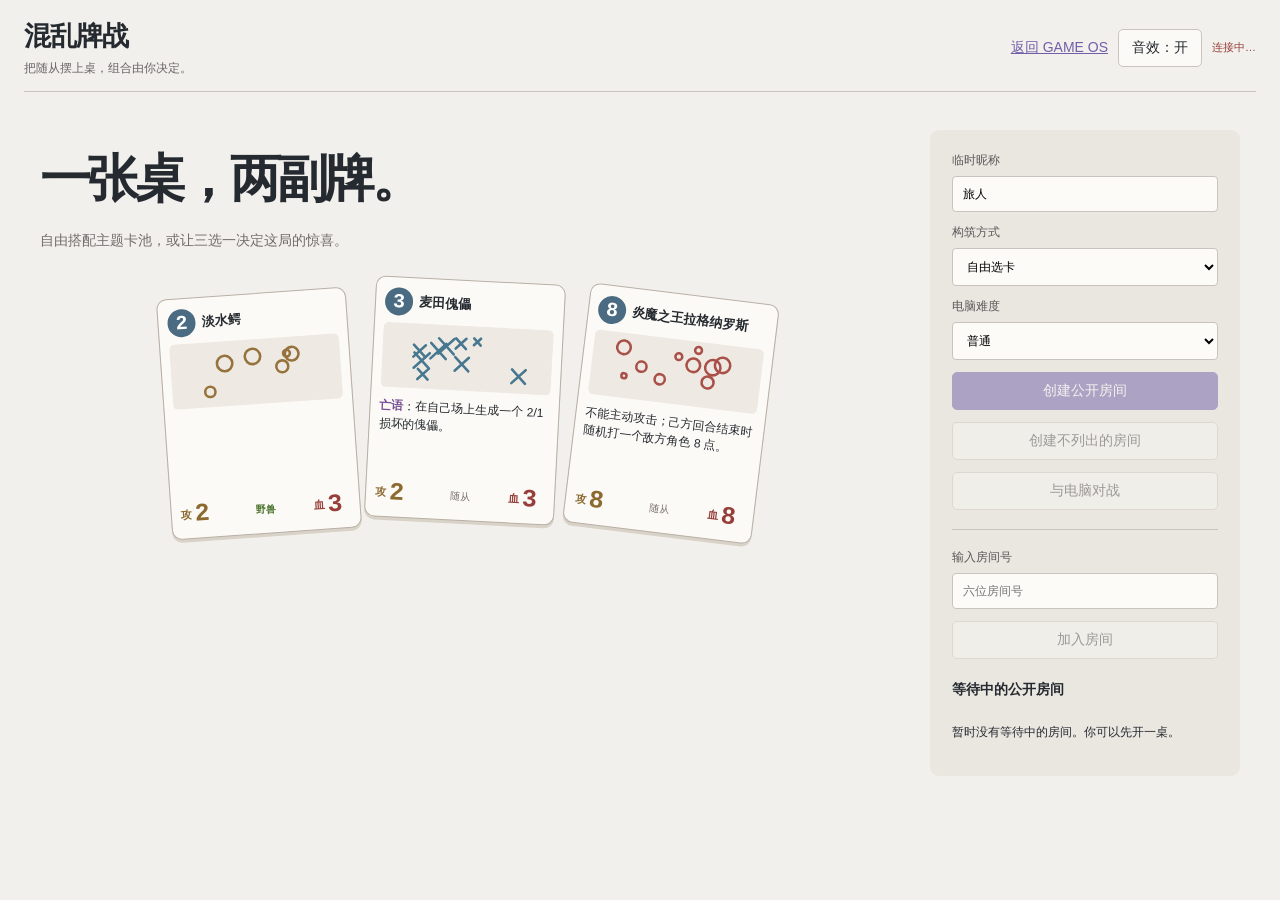
==== chaos-cards.html @ 33f741d0 "feat: add Chaos Cards to GAME OS with themed deck building" ====
<!doctype html>
<html lang="zh-CN"><head><meta charset="utf-8"><meta name="viewport" content="width=device-width,initial-scale=1,viewport-fit=cover"><title>混乱牌战 · Tianying的巢</title><link rel="icon" href="favicon.ico"><link rel="stylesheet" href="assets/css/tokens.css?v=6"><link rel="stylesheet" href="assets/css/chaos-cards.css?v=2"></head>
<body><main id="chaosApp" class="cc-shell"><p>正在整理卡牌…</p></main><div id="toast" role="status" aria-live="polite"></div><div id="dialogRoot"></div><script type="module" src="assets/js/game/chaos-cards/app.mjs?v=2"></script></body></html>
---- assets/css/tokens.css ----
/* 全站共用的颜色、字体、间距与动效基础。 */

:root {
  /* --- 基底：骨白与墨 ------------------------------------------------- */
  --tk-bone: #f6f5f3;          /* 画面底色 */
  --tk-bone-warm: #efece6;     /* 次级底色（卡面、凹陷） */
  --tk-file: #ffffff;          /* 档案 / 卡片面 */
  --tk-ink: #14161a;           /* 正文与轮廓 */

  /* --- 灰阶 ----------------------------------------------------------- */
  --tk-muted: rgba(20, 22, 26, 0.46);
  --tk-faint: rgba(20, 22, 26, 0.26);
  --tk-line: rgba(20, 22, 26, 0.16);
  --tk-hair: rgba(20, 22, 26, 0.08);

  /* --- 功能与模块颜色 ------------------------------------------------- */
  --tk-accent: #b4794a;        /* 褐 · 我方、可交互、当前选中 */
  --tk-program: #7060a8;       /* 紫 · 游戏程序与模块状态 */
  --tk-program-soft: rgba(112, 96, 168, 0.14);
  --tk-steel: #4a6b82;         /* 钢蓝 · 敌方、冷调工业 */
  --tk-gold: #9a7b3f;          /* 暗金 · 强化、升级、胜利 */
  --tk-alert: #9c4a3f;         /* 暗红 · 危险 */
  --tk-gain: #5f7a4f;          /* 鼠尾草绿 · 增益与在线状态 */

  /* 淡色底 */
  --tk-accent-soft: rgba(180, 121, 74, 0.14);
  --tk-steel-soft: rgba(74, 107, 130, 0.14);
  --tk-gold-soft: rgba(154, 123, 63, 0.16);
  --tk-alert-soft: rgba(156, 74, 63, 0.14);
  --tk-gain-soft: rgba(95, 122, 79, 0.14);

  /* --- 字体 ----------------------------------------------------------- */
  --tk-sans: -apple-system, BlinkMacSystemFont, "Segoe UI", "PingFang SC", "Microsoft YaHei", "Helvetica Neue", Arial, sans-serif;
  --tk-mono: ui-monospace, "SF Mono", "Cascadia Mono", Consolas, "Liberation Mono", monospace;

  /* --- 字阶 ----------------------------------------------------------- */
  --tk-display: clamp(20px, 2.5vw, 34px);  /* 左上角巨号标题 */
  --tk-title: clamp(16px, 1.5vw, 20px);    /* 区块标题 */
  --tk-body: 13px;                          /* 正文 */
  --tk-label: 11px;                         /* 等宽小标签（仪器感来源） */
  --tk-micro: 10.5px;                       /* 编号、极小注记 */

  --tk-track-label: 0.14em;
  --tk-track-display: 0.02em;

  /* --- 间距梯 --------------------------------------------------------- */
  --tk-gap-1: 4px;
  --tk-gap-2: 8px;
  --tk-gap-3: 14px;
  --tk-gap-4: 22px;
  --tk-gap-5: 34px;
  --tk-edge: clamp(18px, 3.2vw, 52px);     /* 页面四边留白 */
  --tk-top: clamp(88px, 12vh, 122px);      /* 顶部 HUD 起始高度 */

  /* --- 形状 ----------------------------------------------------------- */
  --tk-radius: 3px;            /* 克制的圆角：几乎是直角 */
  --tk-radius-lg: 6px;
  --tk-border: 1px;

  /* --- 动效 ----------------------------------------------------------- */
  --tk-ease: cubic-bezier(0.32, 0.02, 0.2, 1);      /* 位移、变换 */
  --tk-ease-soft: cubic-bezier(0.3, 0, 0.2, 1);     /* 淡入淡出 */
  --tk-dur-fast: 0.18s;
  --tk-dur: 0.4s;
  --tk-dur-slow: 0.6s;
}

/* 游戏页靠近项目页 3D 场景的暖白观感，避免大面积纯白。 */
body.minesweeper-page,
body.tower-page {
  --tk-bone: #e9e4e1;
  --tk-file: #f5f2ed;
  --tk-paper: #f7f4ee;
}
---- assets/css/chaos-cards.css ----
:root{color-scheme:light;--cc-paper:#f2f0ec;--cc-card:#fcfaf6;--cc-ink:#252a30;--cc-purple:#7060a8;--cc-line:#c9c4bd;--cc-blue:#4a6b82;--cc-red:#963f3a;--cc-gold:#8b692f;--cc-green:#47734e}
*{box-sizing:border-box}html,body{margin:0;min-height:100%;background:var(--cc-paper);color:var(--cc-ink);font-family:var(--tk-sans)}body{font-size:14px}button,input,select{font:inherit}button,a,input,select{touch-action:manipulation}button{cursor:pointer}button:disabled{cursor:default}button:focus-visible,input:focus-visible,select:focus-visible{outline:3px solid var(--cc-purple);outline-offset:2px}button,a{ -webkit-tap-highlight-color:transparent}a{color:var(--cc-purple)}
.cc-shell{max-width:1600px;padding:18px 24px 24px;margin:auto}.cc-top{display:flex;align-items:center;justify-content:space-between;gap:15px;border-bottom:1px solid var(--cc-line);padding-bottom:14px;margin-bottom:16px}.cc-top h1{margin:0 0 5px;font-size:27px;letter-spacing:-.04em}.cc-top span{color:#696366;font-size:12px}.cc-top-actions{display:flex;align-items:center;gap:10px;flex-wrap:wrap}.cc-top .cc-online{color:var(--cc-red);font-size:11px}.cc-top .connected{color:var(--cc-green)}.cc-button{border:1px solid var(--cc-line);background:#fbfaf7;color:var(--cc-ink);border-radius:5px;padding:9px 13px;min-height:38px;white-space:nowrap}.cc-button:hover:not(:disabled){border-color:var(--cc-purple);background:#eee9f6}.cc-button:disabled{opacity:.4}.cc-primary{background:var(--cc-purple);border-color:var(--cc-purple);color:white}.cc-primary:hover:not(:disabled){background:#60508f;color:white}.cc-button.is-current{border-color:var(--cc-purple);background:#e7e1f1;color:#4f3e7b}.cc-portrait{display:none}
.cc-lobby{display:grid;grid-template-columns:minmax(0,1fr) 310px;gap:40px;max-width:1200px;margin:38px auto}.cc-intro h2{font-size:clamp(28px,4vw,58px);font-weight:650;letter-spacing:-.07em;margin:15px 0}.cc-intro>p{color:#726b6b;line-height:1.7}.cc-sample{display:flex;align-items:center;gap:16px;margin:40px 0;justify-content:center}.cc-sample .cc-card{width:190px;transform:rotate(-4deg)}.cc-sample .cc-card:nth-child(2){transform:translateY(-13px) rotate(3deg)}.cc-sample .cc-card:nth-child(3){transform:rotate(7deg)}.cc-lobby-form{display:flex;flex-direction:column;gap:12px;background:#eae6e0;border-radius:9px;padding:22px}.cc-lobby-form label{display:grid;gap:7px;font-size:12px;color:#5c5759}.cc-lobby-form input,.cc-lobby-form select{width:100%;padding:10px;border:1px solid #c9c3bd;background:#fcfbf8;border-radius:4px;min-width:0}.cc-lobby-form hr{width:100%;border:0;border-top:1px solid var(--cc-line)}.cc-lobby-form h3{font-size:14px;margin:10px 0 0}.cc-room-list{display:grid;gap:5px}.cc-room-list p{font-size:12px;line-height:1.6}.cc-room-list .cc-button{white-space:normal;text-align:left}
.cc-room-bar{display:flex;align-items:center;gap:16px;flex-wrap:wrap;background:#e6e1eb;padding:10px 14px;border-radius:5px;margin-bottom:14px;font-size:12px}.cc-room-bar strong{font-family:var(--tk-mono);font-size:15px}.cc-seat{color:#6d6674}.cc-seat.is-you{color:var(--cc-purple);font-weight:700}.cc-build{display:grid;grid-template-columns:minmax(0,1fr) 260px;gap:20px;align-items:start}.cc-pool{min-width:0}.cc-themes{display:flex;gap:6px;flex-wrap:wrap;margin-bottom:12px}.cc-themes .cc-button{font-size:12px;padding:7px 10px}.cc-filters{display:flex;gap:8px;flex-wrap:wrap;border-bottom:1px solid var(--cc-line);padding-bottom:12px}.cc-filters input,.cc-filters select{padding:8px;border:1px solid var(--cc-line);border-radius:4px;background:#fbfaf7;min-width:0}.cc-filters input{flex:1;min-width:160px}.cc-catalog-count{font-size:12px;color:#716b6f}.cc-catalog-grid{display:grid;grid-template-columns:repeat(auto-fill,minmax(155px,1fr));gap:12px}.cc-card{position:relative;background:var(--cc-card);border:1px solid #b8b0a6;border-radius:10px;padding:9px;min-width:0;box-shadow:0 3px 0 #d9d2c8;display:flex;flex-direction:column;overflow:hidden}.cc-card header{display:flex;align-items:center;gap:6px;min-height:30px}.cc-cost{flex-shrink:0;background:var(--cc-blue);color:#fff;display:grid;place-items:center;width:28px;height:28px;border-radius:50%;font:700 20px var(--tk-mono)}.cc-card-name{border:0;background:none;color:var(--cc-ink);font-weight:700;font-size:13px;line-height:1.35;padding:0;text-align:left;flex:1;min-height:30px;overflow-wrap:anywhere}.cc-art{width:100%;height:65px;margin:6px 0;background:#eeeae3;border-radius:5px}.cc-card-text{font-size:12px;line-height:1.5;margin:3px 0 10px;min-height:72px;flex:1}.cc-stats{display:flex;align-items:center;justify-content:space-between;gap:6px;margin-top:auto}.cc-stats b{display:flex;align-items:center;gap:3px;font:800 25px var(--tk-mono);min-width:37px}.cc-stats small{font:11px var(--tk-sans);font-weight:600}.cc-attack{color:var(--cc-gold)}.cc-health{color:var(--cc-red)}.cc-tribe{font-size:10px;color:#77706d}.cc-card-action{margin-top:7px;width:100%;padding:6px 2px;font-size:12px;min-height:34px}.cc-count{position:absolute;top:45px;right:10px;font:700 11px var(--tk-mono);background:#fff9;padding:3px;border-radius:3px}.cc-card.is-full .cc-art{opacity:.35}.cc-card.is-full{background:#e7e4de}.cc-card.is-selected{outline:3px solid var(--cc-purple);outline-offset:1px}.cc-card.is-ready{border-color:var(--cc-green)}.cc-keywords{font-size:10px;color:var(--cc-purple);min-height:12px;margin-top:3px;line-height:1.2}.cc-deck{position:sticky;top:12px;background:#e8e3dc;border-radius:8px;padding:15px;max-height:calc(100svh - 32px);display:flex;flex-direction:column}.cc-deck h3{display:flex;justify-content:space-between;font-size:15px;margin:0 0 10px}.cc-deck h3 b{color:var(--cc-purple)}.cc-curve{height:65px;display:flex;align-items:end;justify-content:space-around;gap:6px;margin-bottom:10px}.cc-curve span{display:flex;flex-direction:column;align-items:center;gap:5px;font:10px var(--tk-mono)}.cc-curve i{background:#a99bbd;width:17px;max-height:47px;border-radius:2px}.cc-deck-list{overflow:auto;min-height:0}.cc-deck-list>div{display:flex;align-items:center;gap:5px;border-top:1px solid #d1c9bf;padding:4px 0}.cc-deck-list>div>button:first-child{flex:1;text-align:left;border:0;background:none;padding:7px 0;font-size:12px;color:var(--cc-ink)}.cc-deck-list b{font:12px var(--tk-mono)}.cc-deck-list .cc-button{padding:3px 8px;min-height:30px}.cc-deck-controls{display:flex;gap:6px;flex-wrap:wrap;padding-top:12px}.cc-deck-controls p{width:100%;margin:5px 0;font-size:12px}.cc-offers{display:flex;gap:18px;flex-wrap:wrap;justify-content:center;margin:24px 0}.cc-offers .cc-card{width:180px}.cc-drafting h2,.cc-mulligan h2{font-size:24px}.cc-wait,.cc-result{text-align:center;max-width:650px;margin:80px auto}.cc-wait .cc-button,.cc-result .cc-button{margin:5px}.cc-wait strong{font:24px var(--tk-mono);color:var(--cc-purple)}.cc-reset{margin-top:20px}.cc-complete{padding:20px;background:#e1e7db;border-radius:5px}.cc-mulligan{text-align:center}.cc-mulligan .cc-offers{gap:10px}.cc-mulligan .cc-card{width:155px}
.cc-battle{max-width:1200px;margin:auto}.cc-hero{border:1px solid var(--cc-line);background:#e8e5df;border-radius:7px;padding:8px 13px;display:flex;gap:15px;align-items:center;margin:3px auto;width:max-content;max-width:100%;color:var(--cc-ink);opacity:1!important}.cc-hero strong{font-size:13px}.cc-hero b{font:700 22px var(--tk-mono);color:var(--cc-red)}.cc-hero span{font-size:11px;color:#6a6469}.cc-hero.is-active{border-color:var(--cc-purple)}.cc-board-row{display:flex;justify-content:center;gap:8px;min-height:150px;padding:8px;background:#e9e4dd;border:1px solid #d8d0c6;border-radius:9px;overflow:visible}.cc-enemy-board{background:#e2e6e7}.cc-unit{width:calc((100% - 48px)/7);max-width:133px;min-width:0}.cc-small{padding:6px;border-radius:7px}.cc-small .cc-cost{width:21px;height:21px;font-size:14px}.cc-small header{gap:4px;min-height:25px}.cc-small .cc-card-name{font-size:11px;min-height:25px}.cc-small .cc-art{height:27px;margin:3px 0}.cc-small .cc-card-text{font-size:10px;line-height:1.35;min-height:0;margin:2px 0 5px;display:none}.cc-small .cc-stats b{font-size:22px;min-width:25px}.cc-small .cc-tribe{font-size:9px}.cc-small .cc-card-action{font-size:11px;padding:4px 0;min-height:30px}.cc-unit.is-target .cc-card,.cc-hero.is-target{outline:3px solid var(--cc-blue);outline-offset:1px}.cc-empty-board{align-self:center;color:#a19a91;font-size:12px}.cc-turnbar{display:flex;justify-content:center;align-items:center;gap:20px;min-height:47px;font-size:12px}.cc-turnbar>b{font:700 18px var(--tk-mono);color:var(--cc-purple)}.is-urgent{color:var(--cc-red)!important}.cc-actionbar{display:flex;align-items:center;gap:8px;flex-wrap:wrap;min-height:45px;padding:6px 0;font-size:12px}.cc-actionbar .cc-button{min-height:32px;padding:5px 9px;font-size:12px}.cc-actionbar>span{display:flex;gap:4px;align-items:center}.cc-hand{display:flex;overflow-x:auto;gap:8px;padding:6px 3px 10px;scrollbar-width:thin}.cc-hand>.cc-card{width:140px;min-width:140px}.cc-hand .cc-card-text{display:block;min-height:42px}.cc-events{font-size:11px;color:#78716c;margin-top:8px}.cc-events p{margin:3px 0}.cc-dialog{position:fixed;inset:50% auto auto 50%;transform:translate(-50%,-50%);margin:0;border:1px solid var(--cc-line);border-radius:12px;background:var(--cc-paper);padding:25px;z-index:101;width:290px;max-width:90vw;max-height:90svh;overflow:auto}.cc-dialog .cc-card{width:100%}.cc-dialog .cc-art{height:95px}.cc-dialog .cc-card-text{font-size:14px;line-height:1.7;min-height:65px}.cc-close{position:absolute;right:4px;top:2px;border:0;background:none;font-size:25px;color:#6c6268;z-index:2}.cc-detail-themes{font-size:12px;line-height:1.8;color:var(--cc-purple)}.cc-scrim{position:fixed;inset:0;background:#25202a65;z-index:100}#toast{position:fixed;bottom:18px;left:50%;transform:translateX(-50%);max-width:90vw;background:#302c37;color:white;padding:12px 18px;border-radius:7px;z-index:120;box-shadow:0 3px 20px #0002}#toast:empty{display:none}.is-offline .cc-primary{opacity:.5}.cc-embedded .cc-shell{padding:10px 16px 20px}.cc-preview .cc-shell{pointer-events:none}.cc-preview .cc-top-actions,.cc-preview .cc-lobby-form{visibility:hidden}.cc-preview .cc-lobby{grid-template-columns:1fr}.cc-preview .cc-intro>h2,.cc-preview .cc-intro>p{display:none}.cc-preview .cc-sample{margin:15px auto}.cc-preview .cc-top{justify-content:center}
@media(max-width:1000px){.cc-shell{padding:12px}.cc-build{grid-template-columns:minmax(0,1fr) 205px;gap:12px}.cc-lobby{gap:25px;grid-template-columns:1fr 270px}.cc-sample{gap:9px}.cc-sample .cc-card{width:150px}.cc-card-text{font-size:11px}.cc-catalog-grid{grid-template-columns:repeat(auto-fill,minmax(143px,1fr))}.cc-board-row{min-height:130px;gap:5px;padding:5px}.cc-unit{width:calc((100% - 30px)/7)}.cc-small .cc-art{height:20px}}
@media(max-height:650px) and (orientation:landscape){.cc-top{padding-bottom:7px;margin-bottom:7px}.cc-top h1{font-size:19px;margin:0}.cc-top>div>span{display:none}.cc-room-bar{padding:6px 10px;margin-bottom:7px}.cc-shell,.cc-embedded .cc-shell{padding:7px 10px}.cc-lobby{margin:10px auto}.cc-sample{margin:15px 0}.cc-top-actions .cc-button{padding:5px 9px;min-height:32px;font-size:11px}.cc-hero{padding:4px 9px;gap:10px}.cc-hero b{font-size:18px}.cc-board-row{min-height:101px}.cc-small .cc-art{height:12px}.cc-small .cc-keywords{font-size:8px;min-height:9px}.cc-small .cc-card-action{min-height:25px;padding:3px 0}.cc-turnbar{min-height:36px}.cc-turnbar .cc-button{min-height:31px;padding:5px 12px}.cc-small .cc-stats b{font-size:19px}.cc-small .cc-card-name{font-size:10px}.cc-actionbar{position:sticky;bottom:0;background:var(--cc-paper);z-index:6;box-shadow:0 -3px 5px #f2f0ec}.cc-hand>.cc-card{min-width:125px;width:125px}.cc-hand .cc-art{height:18px}.cc-hand .cc-card-text{min-height:40px}.cc-hand .cc-card-action{min-height:35px}.cc-mulligan .cc-card{width:130px}.cc-mulligan .cc-offers{margin:12px 0}.cc-deck{max-height:calc(100svh - 15px)}.cc-offers .cc-card{width:155px}.cc-lobby-form{padding:15px}.cc-lobby-form input,.cc-lobby-form select{padding:7px}}
@media(max-width:600px) and (orientation:portrait){.cc-portrait{display:block;font-size:12px;background:#e6e1ef;padding:9px;color:#66517e}.cc-top{align-items:start}.cc-top-actions{gap:5px;justify-content:end}.cc-top-actions a{font-size:11px}.cc-lobby{grid-template-columns:1fr;margin:10px auto}.cc-sample{margin:20px 0}.cc-sample .cc-card{width:31%}.cc-sample .cc-card-text{font-size:10px;min-height:90px}.cc-build{grid-template-columns:1fr}.cc-deck{position:static;max-height:330px}.cc-hero{width:100%;flex-wrap:wrap;gap:7px}.cc-unit .cc-cost,.cc-unit .cc-art,.cc-unit .cc-tribe{display:none}.cc-unit .cc-stats small{display:none}.cc-small .cc-card-name{font-size:10px}.cc-unit .cc-stats b{font-size:15px;min-width:15px}.cc-board-row{gap:3px;padding:4px}.cc-unit{width:calc((100% - 18px)/7)}.cc-small{padding:3px}.cc-unit .cc-card-action{font-size:9px}.cc-themes{gap:4px}.cc-filters select{flex:1}}
@media(prefers-reduced-motion:no-preference){.cc-card-action,.cc-button{transition:background .12s,border-color .12s}.cc-card.is-selected{animation:cc-select .15s ease-out}@keyframes cc-select{from{transform:translateY(3px)}to{transform:translateY(0)}}}
@media(max-height:650px) and (orientation:landscape){.cc-top>div:not(:first-child)>span{display:inline}.cc-actionbar{top:0;bottom:auto}.cc-turnbar{position:sticky;top:0;background:var(--cc-paper);z-index:5}.cc-unit .cc-card-action,.cc-hand .cc-card-action,.cc-turnbar .cc-button,.cc-actionbar .cc-button{min-height:40px}.cc-deck-list .cc-button{min-height:40px}}

.cc-term{font-weight:750}.cc-term-battlecry{color:#256485}.cc-term-deathrattle{color:#795197}.cc-term-murloc{color:#147476}.cc-term-beast{color:#47712b}.cc-term-demon{color:#a13f57}.cc-term-dragon{color:#8b542b}.cc-term-defense{color:#876315}.cc-term-attack{color:#ac4436}.cc-term-stealth{color:#67538c}.cc-term-control{color:#366e91}.cc-term-choice{color:#8a4e78}
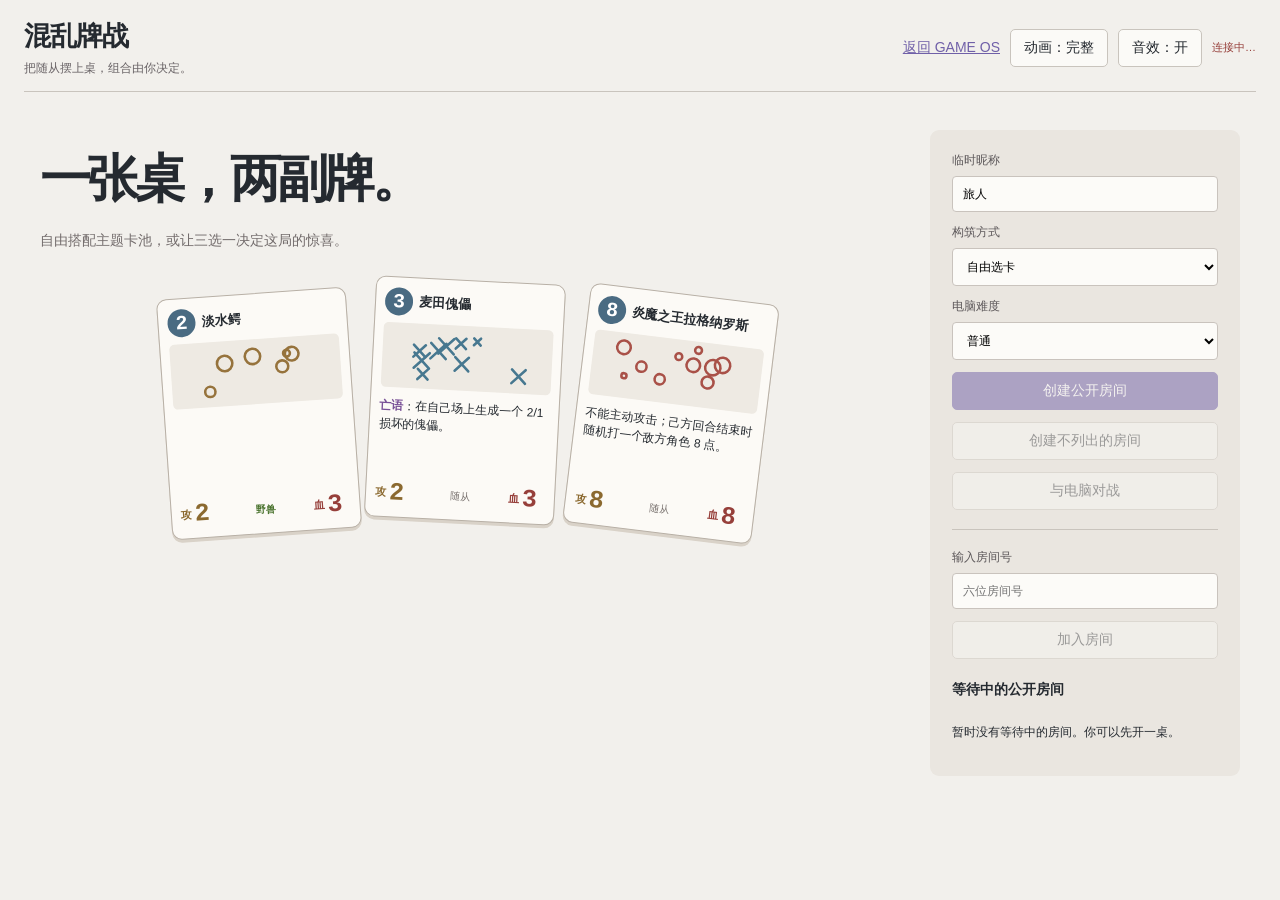
==== commit ccdf72ac: "feat: animate card battles and support drag placement and keyword tips" ====
--- a/chaos-cards.html
+++ b/chaos-cards.html
@@ -1,3 +1,3 @@
 <!doctype html>
-<html lang="zh-CN"><head><meta charset="utf-8"><meta name="viewport" content="width=device-width,initial-scale=1,viewport-fit=cover"><title>混乱牌战 · Tianying的巢</title><link rel="icon" href="favicon.ico"><link rel="stylesheet" href="assets/css/tokens.css?v=6"><link rel="stylesheet" href="assets/css/chaos-cards.css?v=2"></head>
-<body><main id="chaosApp" class="cc-shell"><p>正在整理卡牌…</p></main><div id="toast" role="status" aria-live="polite"></div><div id="dialogRoot"></div><script type="module" src="assets/js/game/chaos-cards/app.mjs?v=2"></script></body></html>
+<html lang="zh-CN"><head><meta charset="utf-8"><meta name="viewport" content="width=device-width,initial-scale=1,viewport-fit=cover"><title>混乱牌战 · Tianying的巢</title><link rel="icon" href="favicon.ico"><link rel="stylesheet" href="assets/css/tokens.css?v=6"><link rel="stylesheet" href="assets/css/chaos-cards.css?v=3"></head>
+<body><main id="chaosApp" class="cc-shell"><p>正在整理卡牌…</p></main><div id="toast" role="status" aria-live="polite"></div><div id="dialogRoot"></div><script type="module" src="assets/js/game/chaos-cards/app.mjs?v=3"></script></body></html>
--- a/assets/css/chaos-cards.css
+++ b/assets/css/chaos-cards.css
@@ -11,3 +11,11 @@
 @media(max-height:650px) and (orientation:landscape){.cc-top>div:not(:first-child)>span{display:inline}.cc-actionbar{top:0;bottom:auto}.cc-turnbar{position:sticky;top:0;background:var(--cc-paper);z-index:5}.cc-unit .cc-card-action,.cc-hand .cc-card-action,.cc-turnbar .cc-button,.cc-actionbar .cc-button{min-height:40px}.cc-deck-list .cc-button{min-height:40px}}
 
 .cc-term{font-weight:750}.cc-term-battlecry{color:#256485}.cc-term-deathrattle{color:#795197}.cc-term-murloc{color:#147476}.cc-term-beast{color:#47712b}.cc-term-demon{color:#a13f57}.cc-term-dragon{color:#8b542b}.cc-term-defense{color:#876315}.cc-term-attack{color:#ac4436}.cc-term-stealth{color:#67538c}.cc-term-control{color:#366e91}.cc-term-choice{color:#8a4e78}
+
+/* Motion communicates settled actions; no persistent animation loop. */
+.cc-card{transition:translate .16s ease,box-shadow .16s ease,scale .16s ease}
+@media(hover:hover) and (pointer:fine){.cc-card:hover{translate:0 -7px;scale:1.025;box-shadow:0 10px 18px #33263b28;z-index:3}.cc-card:has(.cc-card-name:focus-visible){translate:0 -5px}.cc-hand [data-hand]:not(.is-full){cursor:grab}}
+.cc-hand{padding-top:17px;padding-bottom:14px}.cc-board-row{position:relative;align-items:stretch}.cc-drop-slot{flex:0 0 17px;width:17px;min-width:0;padding:3px!important;font-size:0!important;border:1px dashed #9a83bc;background:#d8cbe72b;box-shadow:none;align-self:stretch;min-height:80px}.cc-drop-slot::after{content:'+';font:18px var(--tk-mono);color:var(--cc-purple)}.cc-drop-slot.is-drop{background:#c9b8e2;outline:2px solid var(--cc-purple)}.cc-own-board:has(.cc-drop-slot) .cc-unit{flex:0 1 13%;min-width:0}
+.cc-keyword-tip{position:fixed;z-index:170;width:245px;max-width:calc(100vw - 20px);padding:12px 15px;background:#faf8f2;color:#39343b;border:1px solid #b9adca;border-radius:7px;box-shadow:0 6px 25px #30223d2e;pointer-events:none;font-size:12px;line-height:1.7}.cc-keyword-tip p{margin:0 0 8px}.cc-keyword-tip p:last-child{margin:0}.cc-keyword-tip[hidden]{display:none}
+.cc-fx-layer{position:fixed;inset:0;z-index:150;pointer-events:none;overflow:hidden}.cc-fx-copy{pointer-events:none!important;z-index:1;box-shadow:0 15px 30px #251e3e44;transform-origin:top left;transition:none!important;translate:none!important;scale:none!important}.cc-float{position:fixed;z-index:4;font:800 30px var(--tk-mono);color:#b9362d;text-shadow:0 2px 0 #fff,1px 0 0 #fff,-1px 0 0 #fff;white-space:nowrap;pointer-events:none}.cc-float-heal{color:#28753e}.cc-float-shield{color:#98711c;font-size:19px}.cc-float-effect{color:#76509a;font-size:21px}.cc-float-draw{color:#356985;font-size:18px}.cc-ray{position:fixed;height:4px;background:#d75a42;box-shadow:0 0 10px 2px #e9955088;border-radius:50%;transform-origin:0 50%;z-index:2}.cc-ray-heal{background:#61a76d;box-shadow:0 0 10px 2px #8fce8588}.cc-ray-effect{background:#9a7bc1;box-shadow:0 0 10px 2px #b69bda88}.cc-drag-copy{position:fixed!important;z-index:160;pointer-events:none;opacity:.94;box-shadow:0 16px 24px #30213f44;transform:rotate(-3deg);transition:none!important;translate:none!important;scale:none!important}.cc-dragging{cursor:grabbing;user-select:none}.cc-dragging .cc-hand .is-selected{opacity:.35}.cc-dragging .cc-card:hover{translate:none;scale:none}#chaosApp[data-animating]{pointer-events:none}#chaosApp[data-animating] .cc-card{translate:none;scale:none;transition:none}
+html[data-motion="reduced"] .cc-card{transition:none}html[data-motion="reduced"] .cc-card:hover{translate:none;scale:none}
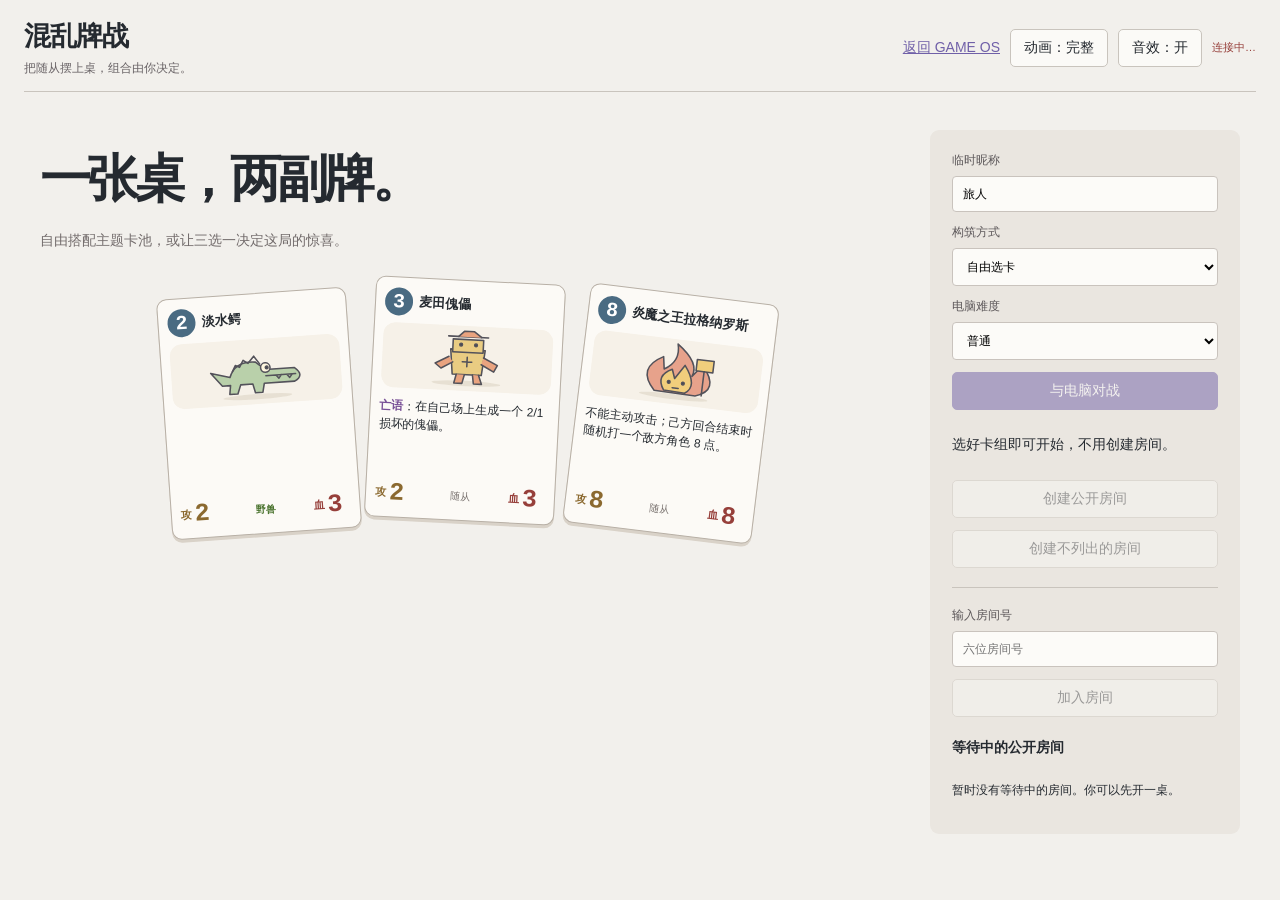
==== commit c5be46a9: "Improve card dragging, solo entry and cartoon card art" ====
--- a/chaos-cards.html
+++ b/chaos-cards.html
@@ -1,3 +1,3 @@
 <!doctype html>
-<html lang="zh-CN"><head><meta charset="utf-8"><meta name="viewport" content="width=device-width,initial-scale=1,viewport-fit=cover"><title>混乱牌战 · Tianying的巢</title><link rel="icon" href="favicon.ico"><link rel="stylesheet" href="assets/css/tokens.css?v=6"><link rel="stylesheet" href="assets/css/chaos-cards.css?v=3"></head>
-<body><main id="chaosApp" class="cc-shell"><p>正在整理卡牌…</p></main><div id="toast" role="status" aria-live="polite"></div><div id="dialogRoot"></div><script type="module" src="assets/js/game/chaos-cards/app.mjs?v=3"></script></body></html>
+<html lang="zh-CN"><head><meta charset="utf-8"><meta name="viewport" content="width=device-width,initial-scale=1,viewport-fit=cover"><title>混乱牌战 · Tianying的巢</title><link rel="icon" href="favicon.ico"><link rel="stylesheet" href="assets/css/tokens.css?v=6"><link rel="stylesheet" href="assets/css/chaos-cards.css?v=4"></head>
+<body><main id="chaosApp" class="cc-shell"><p>正在整理卡牌…</p></main><div id="toast" role="status" aria-live="polite"></div><div id="dialogRoot"></div><script type="module" src="assets/js/game/chaos-cards/app.mjs?v=4"></script></body></html>
--- a/assets/css/chaos-cards.css
+++ b/assets/css/chaos-cards.css
@@ -18,4 +18,6 @@
 .cc-hand{padding-top:17px;padding-bottom:14px}.cc-board-row{position:relative;align-items:stretch}.cc-drop-slot{flex:0 0 17px;width:17px;min-width:0;padding:3px!important;font-size:0!important;border:1px dashed #9a83bc;background:#d8cbe72b;box-shadow:none;align-self:stretch;min-height:80px}.cc-drop-slot::after{content:'+';font:18px var(--tk-mono);color:var(--cc-purple)}.cc-drop-slot.is-drop{background:#c9b8e2;outline:2px solid var(--cc-purple)}.cc-own-board:has(.cc-drop-slot) .cc-unit{flex:0 1 13%;min-width:0}
 .cc-keyword-tip{position:fixed;z-index:170;width:245px;max-width:calc(100vw - 20px);padding:12px 15px;background:#faf8f2;color:#39343b;border:1px solid #b9adca;border-radius:7px;box-shadow:0 6px 25px #30223d2e;pointer-events:none;font-size:12px;line-height:1.7}.cc-keyword-tip p{margin:0 0 8px}.cc-keyword-tip p:last-child{margin:0}.cc-keyword-tip[hidden]{display:none}
 .cc-fx-layer{position:fixed;inset:0;z-index:150;pointer-events:none;overflow:hidden}.cc-fx-copy{pointer-events:none!important;z-index:1;box-shadow:0 15px 30px #251e3e44;transform-origin:top left;transition:none!important;translate:none!important;scale:none!important}.cc-float{position:fixed;z-index:4;font:800 30px var(--tk-mono);color:#b9362d;text-shadow:0 2px 0 #fff,1px 0 0 #fff,-1px 0 0 #fff;white-space:nowrap;pointer-events:none}.cc-float-heal{color:#28753e}.cc-float-shield{color:#98711c;font-size:19px}.cc-float-effect{color:#76509a;font-size:21px}.cc-float-draw{color:#356985;font-size:18px}.cc-ray{position:fixed;height:4px;background:#d75a42;box-shadow:0 0 10px 2px #e9955088;border-radius:50%;transform-origin:0 50%;z-index:2}.cc-ray-heal{background:#61a76d;box-shadow:0 0 10px 2px #8fce8588}.cc-ray-effect{background:#9a7bc1;box-shadow:0 0 10px 2px #b69bda88}.cc-drag-copy{position:fixed!important;z-index:160;pointer-events:none;opacity:.94;box-shadow:0 16px 24px #30213f44;transform:rotate(-3deg);transition:none!important;translate:none!important;scale:none!important}.cc-dragging{cursor:grabbing;user-select:none}.cc-dragging .cc-hand .is-selected{opacity:.35}.cc-dragging .cc-card:hover{translate:none;scale:none}#chaosApp[data-animating]{pointer-events:none}#chaosApp[data-animating] .cc-card{translate:none;scale:none;transition:none}
-html[data-motion="reduced"] .cc-card{transition:none}html[data-motion="reduced"] .cc-card:hover{translate:none;scale:none}+html[data-motion="reduced"] .cc-card{transition:none}html[data-motion="reduced"] .cc-card:hover{translate:none;scale:none}
+.cc-card[data-act="hand"],.cc-card[data-act="attacker"]{cursor:grab;touch-action:none;user-select:none}.cc-card[data-act="target"]{cursor:crosshair;touch-action:none}.cc-card:focus-visible{outline:3px solid var(--cc-purple);outline-offset:3px}.cc-unit .cc-card{height:100%}.cc-aim{position:fixed;inset:0;width:100%;height:100%;pointer-events:none;z-index:170;color:#a84e4c;display:none;overflow:visible}.cc-aim-line{fill:none;stroke:currentColor;stroke-width:4;stroke-linecap:round;stroke-dasharray:9 6;filter:drop-shadow(0 1px 2px #fff)}.cc-aim-origin{fill:#fff7ed;stroke:currentColor;stroke-width:3}.cc-aim.is-valid{color:#367e62}.cc-aim-over{outline:3px solid #367e62!important;outline-offset:3px}.cc-pending-unit .cc-card{border-color:var(--cc-purple);box-shadow:0 0 0 3px #7060a82a;animation:cc-land .18s ease-out}.cc-pending-unit .cc-card:hover{translate:none;scale:none}.cc-actionbar small{color:#756a78}.cc-art{background:#f6f1e8;border-radius:12px}.cc-hand .cc-art,.cc-board-row .cc-art{flex-shrink:0}@keyframes cc-land{from{transform:translateY(-14px) scale(1.04)}to{transform:none}}
+.cc-small .cc-art{height:53px}.cc-hand .cc-art{height:67px}@media(max-height:650px) and (orientation:landscape){.cc-small .cc-art{height:36px}.cc-hand .cc-art{height:48px}}
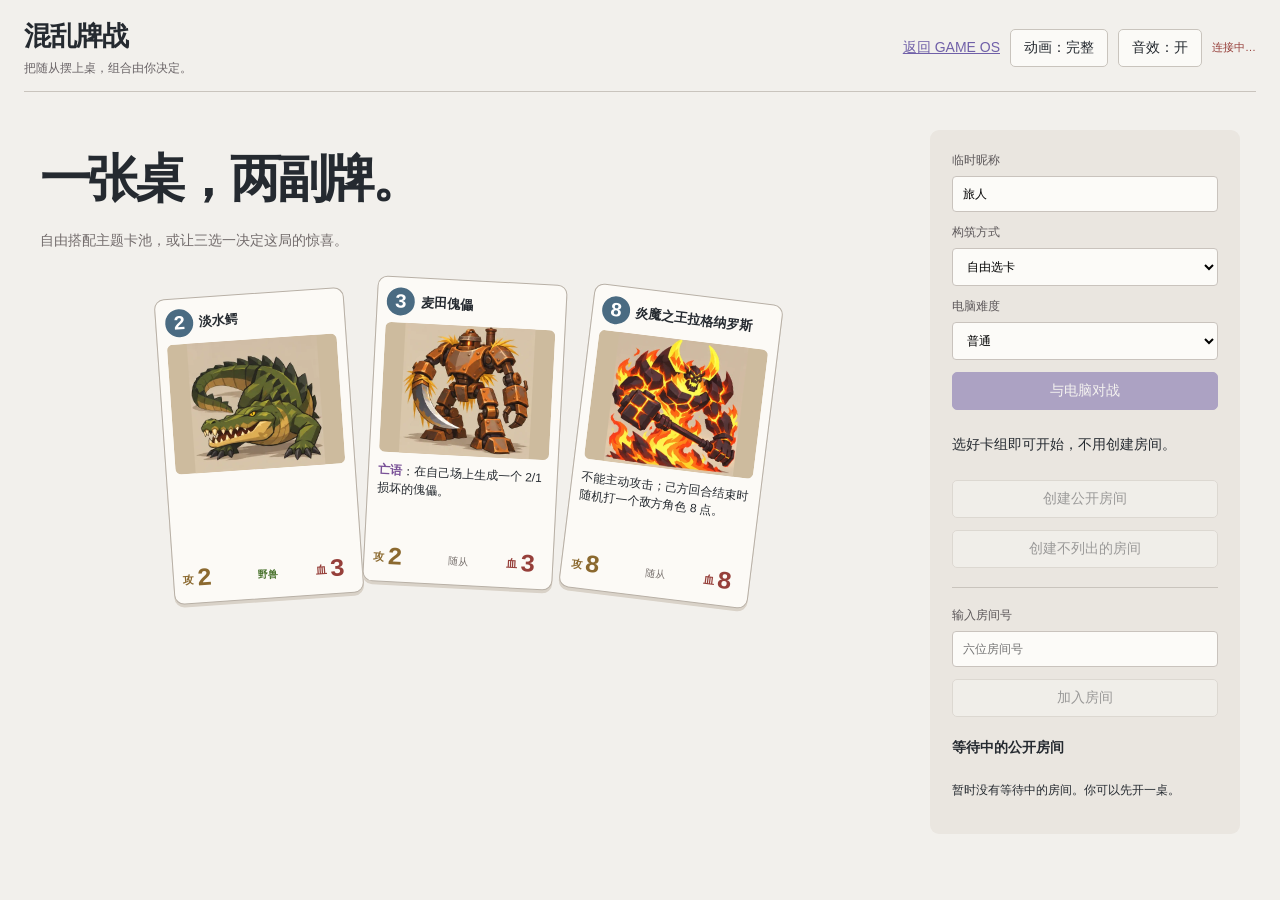
==== commit 26fe82ec: "Replace all minion card doodles with illustrated card artwork" ====
--- a/chaos-cards.html
+++ b/chaos-cards.html
@@ -1,3 +1,3 @@
 <!doctype html>
-<html lang="zh-CN"><head><meta charset="utf-8"><meta name="viewport" content="width=device-width,initial-scale=1,viewport-fit=cover"><title>混乱牌战 · Tianying的巢</title><link rel="icon" href="favicon.ico"><link rel="stylesheet" href="assets/css/tokens.css?v=6"><link rel="stylesheet" href="assets/css/chaos-cards.css?v=4"></head>
-<body><main id="chaosApp" class="cc-shell"><p>正在整理卡牌…</p></main><div id="toast" role="status" aria-live="polite"></div><div id="dialogRoot"></div><script type="module" src="assets/js/game/chaos-cards/app.mjs?v=4"></script></body></html>
+<html lang="zh-CN"><head><meta charset="utf-8"><meta name="viewport" content="width=device-width,initial-scale=1,viewport-fit=cover"><title>混乱牌战 · Tianying的巢</title><link rel="icon" href="favicon.ico"><link rel="stylesheet" href="assets/css/tokens.css?v=6"><link rel="stylesheet" href="assets/css/chaos-cards.css?v=6"></head>
+<body><main id="chaosApp" class="cc-shell"><p>正在整理卡牌…</p></main><div id="toast" role="status" aria-live="polite"></div><div id="dialogRoot"></div><script type="module" src="assets/js/game/chaos-cards/app.mjs?v=6"></script></body></html>
--- a/assets/css/chaos-cards.css
+++ b/assets/css/chaos-cards.css
@@ -21,3 +21,7 @@
 html[data-motion="reduced"] .cc-card{transition:none}html[data-motion="reduced"] .cc-card:hover{translate:none;scale:none}
 .cc-card[data-act="hand"],.cc-card[data-act="attacker"]{cursor:grab;touch-action:none;user-select:none}.cc-card[data-act="target"]{cursor:crosshair;touch-action:none}.cc-card:focus-visible{outline:3px solid var(--cc-purple);outline-offset:3px}.cc-unit .cc-card{height:100%}.cc-aim{position:fixed;inset:0;width:100%;height:100%;pointer-events:none;z-index:170;color:#a84e4c;display:none;overflow:visible}.cc-aim-line{fill:none;stroke:currentColor;stroke-width:4;stroke-linecap:round;stroke-dasharray:9 6;filter:drop-shadow(0 1px 2px #fff)}.cc-aim-origin{fill:#fff7ed;stroke:currentColor;stroke-width:3}.cc-aim.is-valid{color:#367e62}.cc-aim-over{outline:3px solid #367e62!important;outline-offset:3px}.cc-pending-unit .cc-card{border-color:var(--cc-purple);box-shadow:0 0 0 3px #7060a82a;animation:cc-land .18s ease-out}.cc-pending-unit .cc-card:hover{translate:none;scale:none}.cc-actionbar small{color:#756a78}.cc-art{background:#f6f1e8;border-radius:12px}.cc-hand .cc-art,.cc-board-row .cc-art{flex-shrink:0}@keyframes cc-land{from{transform:translateY(-14px) scale(1.04)}to{transform:none}}
 .cc-small .cc-art{height:53px}.cc-hand .cc-art{height:67px}@media(max-height:650px) and (orientation:landscape){.cc-small .cc-art{height:36px}.cc-hand .cc-art{height:48px}}
+/* Green is the acting minion; amber is an enemy it may attack. */
+.cc-raster-art{display:block;object-fit:contain;background:#cdbb9e;border-radius:6px;height:135px}.cc-small .cc-raster-art{height:75px}.cc-hand .cc-raster-art{height:95px}.cc-dialog .cc-raster-art{height:190px}.cc-sample .cc-raster-art{height:130px}@media(max-height:650px) and (orientation:landscape){.cc-small .cc-raster-art{height:45px}.cc-hand .cc-raster-art{height:65px}.cc-dialog .cc-raster-art{height:160px}}
+.cc-card.is-full .cc-raster-art{opacity:.65}.cc-unit .cc-card.is-full .cc-raster-art{opacity:1}
+.cc-card.can-attack{border:2px solid #287951;padding:5px;box-shadow:0 0 0 2px #58a77b55,0 0 12px #3c936b45}.cc-card.can-be-attacked,.cc-hero.can-be-attacked{outline:2px solid #c17b24;outline-offset:2px;box-shadow:0 0 11px #c78b3c50}.cc-unit.is-target .cc-card{outline:3px solid var(--cc-blue)}.cc-unit.is-target .can-be-attacked,.cc-hero.is-target.can-be-attacked{outline:3px solid #c17b24}.cc-aim-over.can-be-attacked{outline:3px solid #e39125!important;box-shadow:0 0 0 3px #f5c57466,0 0 15px #d8963a66}.cc-combat-legend{font-size:10px;color:#766c62;gap:5px!important;margin-right:7px}.cc-combat-legend i{width:9px;height:9px;border-radius:2px;display:inline-block}.cc-legend-attacker{background:#287951}.cc-legend-target{background:#c17b24;margin-left:6px}.cc-effects{display:flex;flex-wrap:wrap;gap:3px;margin-top:5px;min-height:18px;align-content:start}.cc-effect{font-size:10px;line-height:1.4;font-weight:650;border:1px solid #c9bfd8;border-radius:4px;padding:1px 4px;color:#67517b;background:#eee7f4;overflow-wrap:anywhere}.cc-effect-aura{color:#276b65;border-color:#a6cbc1;background:#e1f0e9}.cc-effect-deathrattle{color:#784a90;border-color:#c7add7;background:#f0e6f4}.cc-effect-defense{color:#80601f;border-color:#d9c48e;background:#f5edda}.cc-effect-control{color:#356780;border-color:#a6c4d3;background:#e6f0f4}.cc-effect-buff{color:#50702c;border-color:#b8cca1;background:#ecf1e2}.cc-term-aura{color:#276b65}.cc-detail-note{font-size:11px;line-height:1.6;color:#786f7e}.cc-keyword-tip{max-height:calc(100svh - 20px);overflow:auto}.cc-combat-legend{flex-wrap:nowrap;white-space:nowrap}@media(max-width:1000px){.cc-effect{font-size:9px;padding:1px 3px}}@media(max-width:600px) and (orientation:portrait){.cc-effect{font-size:8px;padding:1px 2px}.cc-card.can-attack{padding:2px}}
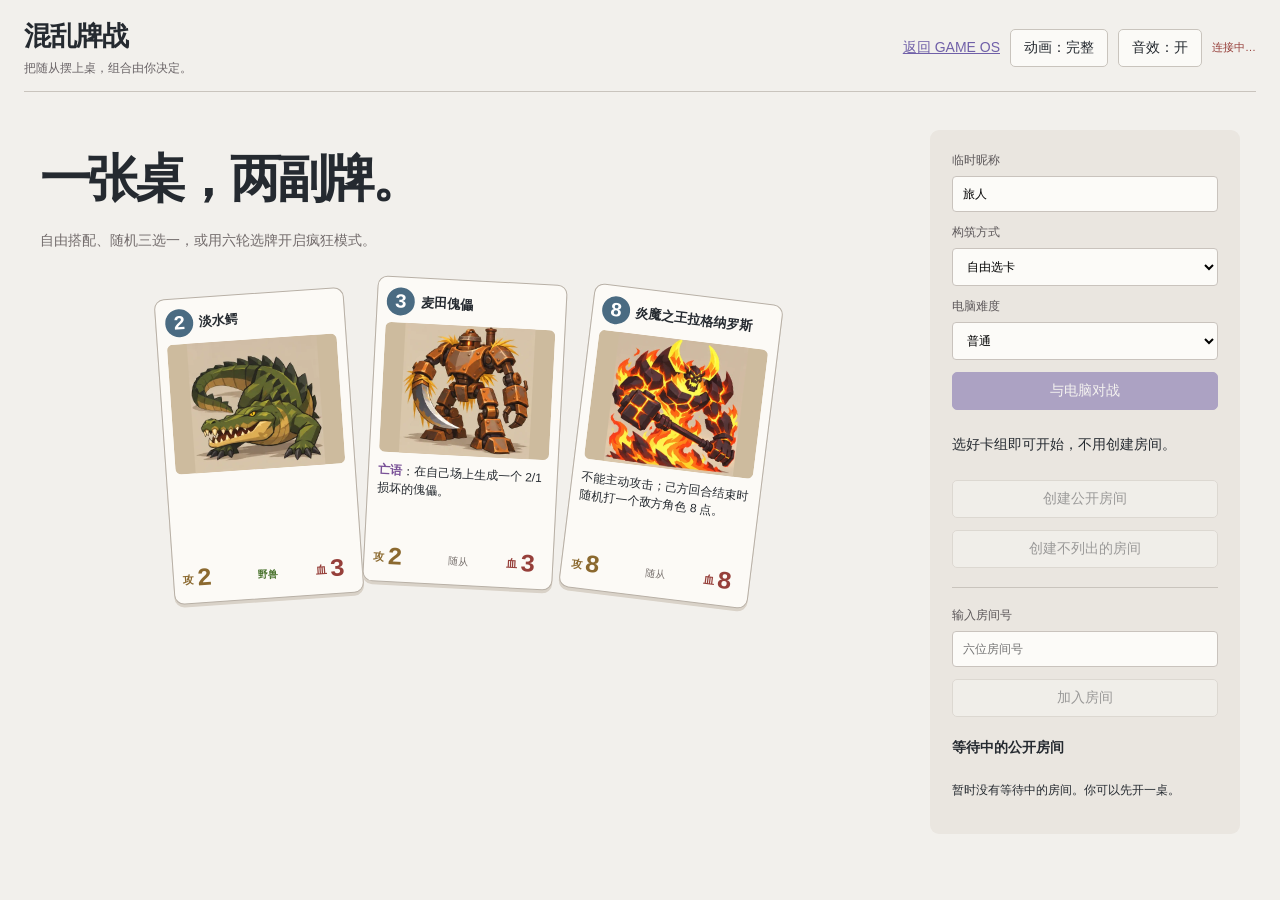
==== commit 4fd4a8df: "Expand Chaos Cards to 197 minions with Crazy mode and 109 new artworks - Add expansion card pool and" ====
--- a/chaos-cards.html
+++ b/chaos-cards.html
@@ -1,3 +1,3 @@
 <!doctype html>
-<html lang="zh-CN"><head><meta charset="utf-8"><meta name="viewport" content="width=device-width,initial-scale=1,viewport-fit=cover"><title>混乱牌战 · Tianying的巢</title><link rel="icon" href="favicon.ico"><link rel="stylesheet" href="assets/css/tokens.css?v=6"><link rel="stylesheet" href="assets/css/chaos-cards.css?v=6"></head>
-<body><main id="chaosApp" class="cc-shell"><p>正在整理卡牌…</p></main><div id="toast" role="status" aria-live="polite"></div><div id="dialogRoot"></div><script type="module" src="assets/js/game/chaos-cards/app.mjs?v=6"></script></body></html>
+<html lang="zh-CN"><head><meta charset="utf-8"><meta name="viewport" content="width=device-width,initial-scale=1,viewport-fit=cover"><title>混乱牌战 · Tianying的巢</title><link rel="icon" href="favicon.ico"><link rel="stylesheet" href="assets/css/tokens.css?v=6"><link rel="stylesheet" href="assets/css/chaos-cards.css?v=10"></head>
+<body><main id="chaosApp" class="cc-shell"><p>正在整理卡牌…</p></main><div id="toast" role="status" aria-live="polite"></div><div id="dialogRoot"></div><script type="module" src="assets/js/game/chaos-cards/app.mjs?v=20261025-fixes"></script></body></html>
--- a/assets/css/chaos-cards.css
+++ b/assets/css/chaos-cards.css
@@ -3,7 +3,7 @@
 .cc-shell{max-width:1600px;padding:18px 24px 24px;margin:auto}.cc-top{display:flex;align-items:center;justify-content:space-between;gap:15px;border-bottom:1px solid var(--cc-line);padding-bottom:14px;margin-bottom:16px}.cc-top h1{margin:0 0 5px;font-size:27px;letter-spacing:-.04em}.cc-top span{color:#696366;font-size:12px}.cc-top-actions{display:flex;align-items:center;gap:10px;flex-wrap:wrap}.cc-top .cc-online{color:var(--cc-red);font-size:11px}.cc-top .connected{color:var(--cc-green)}.cc-button{border:1px solid var(--cc-line);background:#fbfaf7;color:var(--cc-ink);border-radius:5px;padding:9px 13px;min-height:38px;white-space:nowrap}.cc-button:hover:not(:disabled){border-color:var(--cc-purple);background:#eee9f6}.cc-button:disabled{opacity:.4}.cc-primary{background:var(--cc-purple);border-color:var(--cc-purple);color:white}.cc-primary:hover:not(:disabled){background:#60508f;color:white}.cc-button.is-current{border-color:var(--cc-purple);background:#e7e1f1;color:#4f3e7b}.cc-portrait{display:none}
 .cc-lobby{display:grid;grid-template-columns:minmax(0,1fr) 310px;gap:40px;max-width:1200px;margin:38px auto}.cc-intro h2{font-size:clamp(28px,4vw,58px);font-weight:650;letter-spacing:-.07em;margin:15px 0}.cc-intro>p{color:#726b6b;line-height:1.7}.cc-sample{display:flex;align-items:center;gap:16px;margin:40px 0;justify-content:center}.cc-sample .cc-card{width:190px;transform:rotate(-4deg)}.cc-sample .cc-card:nth-child(2){transform:translateY(-13px) rotate(3deg)}.cc-sample .cc-card:nth-child(3){transform:rotate(7deg)}.cc-lobby-form{display:flex;flex-direction:column;gap:12px;background:#eae6e0;border-radius:9px;padding:22px}.cc-lobby-form label{display:grid;gap:7px;font-size:12px;color:#5c5759}.cc-lobby-form input,.cc-lobby-form select{width:100%;padding:10px;border:1px solid #c9c3bd;background:#fcfbf8;border-radius:4px;min-width:0}.cc-lobby-form hr{width:100%;border:0;border-top:1px solid var(--cc-line)}.cc-lobby-form h3{font-size:14px;margin:10px 0 0}.cc-room-list{display:grid;gap:5px}.cc-room-list p{font-size:12px;line-height:1.6}.cc-room-list .cc-button{white-space:normal;text-align:left}
 .cc-room-bar{display:flex;align-items:center;gap:16px;flex-wrap:wrap;background:#e6e1eb;padding:10px 14px;border-radius:5px;margin-bottom:14px;font-size:12px}.cc-room-bar strong{font-family:var(--tk-mono);font-size:15px}.cc-seat{color:#6d6674}.cc-seat.is-you{color:var(--cc-purple);font-weight:700}.cc-build{display:grid;grid-template-columns:minmax(0,1fr) 260px;gap:20px;align-items:start}.cc-pool{min-width:0}.cc-themes{display:flex;gap:6px;flex-wrap:wrap;margin-bottom:12px}.cc-themes .cc-button{font-size:12px;padding:7px 10px}.cc-filters{display:flex;gap:8px;flex-wrap:wrap;border-bottom:1px solid var(--cc-line);padding-bottom:12px}.cc-filters input,.cc-filters select{padding:8px;border:1px solid var(--cc-line);border-radius:4px;background:#fbfaf7;min-width:0}.cc-filters input{flex:1;min-width:160px}.cc-catalog-count{font-size:12px;color:#716b6f}.cc-catalog-grid{display:grid;grid-template-columns:repeat(auto-fill,minmax(155px,1fr));gap:12px}.cc-card{position:relative;background:var(--cc-card);border:1px solid #b8b0a6;border-radius:10px;padding:9px;min-width:0;box-shadow:0 3px 0 #d9d2c8;display:flex;flex-direction:column;overflow:hidden}.cc-card header{display:flex;align-items:center;gap:6px;min-height:30px}.cc-cost{flex-shrink:0;background:var(--cc-blue);color:#fff;display:grid;place-items:center;width:28px;height:28px;border-radius:50%;font:700 20px var(--tk-mono)}.cc-card-name{border:0;background:none;color:var(--cc-ink);font-weight:700;font-size:13px;line-height:1.35;padding:0;text-align:left;flex:1;min-height:30px;overflow-wrap:anywhere}.cc-art{width:100%;height:65px;margin:6px 0;background:#eeeae3;border-radius:5px}.cc-card-text{font-size:12px;line-height:1.5;margin:3px 0 10px;min-height:72px;flex:1}.cc-stats{display:flex;align-items:center;justify-content:space-between;gap:6px;margin-top:auto}.cc-stats b{display:flex;align-items:center;gap:3px;font:800 25px var(--tk-mono);min-width:37px}.cc-stats small{font:11px var(--tk-sans);font-weight:600}.cc-attack{color:var(--cc-gold)}.cc-health{color:var(--cc-red)}.cc-tribe{font-size:10px;color:#77706d}.cc-card-action{margin-top:7px;width:100%;padding:6px 2px;font-size:12px;min-height:34px}.cc-count{position:absolute;top:45px;right:10px;font:700 11px var(--tk-mono);background:#fff9;padding:3px;border-radius:3px}.cc-card.is-full .cc-art{opacity:.35}.cc-card.is-full{background:#e7e4de}.cc-card.is-selected{outline:3px solid var(--cc-purple);outline-offset:1px}.cc-card.is-ready{border-color:var(--cc-green)}.cc-keywords{font-size:10px;color:var(--cc-purple);min-height:12px;margin-top:3px;line-height:1.2}.cc-deck{position:sticky;top:12px;background:#e8e3dc;border-radius:8px;padding:15px;max-height:calc(100svh - 32px);display:flex;flex-direction:column}.cc-deck h3{display:flex;justify-content:space-between;font-size:15px;margin:0 0 10px}.cc-deck h3 b{color:var(--cc-purple)}.cc-curve{height:65px;display:flex;align-items:end;justify-content:space-around;gap:6px;margin-bottom:10px}.cc-curve span{display:flex;flex-direction:column;align-items:center;gap:5px;font:10px var(--tk-mono)}.cc-curve i{background:#a99bbd;width:17px;max-height:47px;border-radius:2px}.cc-deck-list{overflow:auto;min-height:0}.cc-deck-list>div{display:flex;align-items:center;gap:5px;border-top:1px solid #d1c9bf;padding:4px 0}.cc-deck-list>div>button:first-child{flex:1;text-align:left;border:0;background:none;padding:7px 0;font-size:12px;color:var(--cc-ink)}.cc-deck-list b{font:12px var(--tk-mono)}.cc-deck-list .cc-button{padding:3px 8px;min-height:30px}.cc-deck-controls{display:flex;gap:6px;flex-wrap:wrap;padding-top:12px}.cc-deck-controls p{width:100%;margin:5px 0;font-size:12px}.cc-offers{display:flex;gap:18px;flex-wrap:wrap;justify-content:center;margin:24px 0}.cc-offers .cc-card{width:180px}.cc-drafting h2,.cc-mulligan h2{font-size:24px}.cc-wait,.cc-result{text-align:center;max-width:650px;margin:80px auto}.cc-wait .cc-button,.cc-result .cc-button{margin:5px}.cc-wait strong{font:24px var(--tk-mono);color:var(--cc-purple)}.cc-reset{margin-top:20px}.cc-complete{padding:20px;background:#e1e7db;border-radius:5px}.cc-mulligan{text-align:center}.cc-mulligan .cc-offers{gap:10px}.cc-mulligan .cc-card{width:155px}
-.cc-battle{max-width:1200px;margin:auto}.cc-hero{border:1px solid var(--cc-line);background:#e8e5df;border-radius:7px;padding:8px 13px;display:flex;gap:15px;align-items:center;margin:3px auto;width:max-content;max-width:100%;color:var(--cc-ink);opacity:1!important}.cc-hero strong{font-size:13px}.cc-hero b{font:700 22px var(--tk-mono);color:var(--cc-red)}.cc-hero span{font-size:11px;color:#6a6469}.cc-hero.is-active{border-color:var(--cc-purple)}.cc-board-row{display:flex;justify-content:center;gap:8px;min-height:150px;padding:8px;background:#e9e4dd;border:1px solid #d8d0c6;border-radius:9px;overflow:visible}.cc-enemy-board{background:#e2e6e7}.cc-unit{width:calc((100% - 48px)/7);max-width:133px;min-width:0}.cc-small{padding:6px;border-radius:7px}.cc-small .cc-cost{width:21px;height:21px;font-size:14px}.cc-small header{gap:4px;min-height:25px}.cc-small .cc-card-name{font-size:11px;min-height:25px}.cc-small .cc-art{height:27px;margin:3px 0}.cc-small .cc-card-text{font-size:10px;line-height:1.35;min-height:0;margin:2px 0 5px;display:none}.cc-small .cc-stats b{font-size:22px;min-width:25px}.cc-small .cc-tribe{font-size:9px}.cc-small .cc-card-action{font-size:11px;padding:4px 0;min-height:30px}.cc-unit.is-target .cc-card,.cc-hero.is-target{outline:3px solid var(--cc-blue);outline-offset:1px}.cc-empty-board{align-self:center;color:#a19a91;font-size:12px}.cc-turnbar{display:flex;justify-content:center;align-items:center;gap:20px;min-height:47px;font-size:12px}.cc-turnbar>b{font:700 18px var(--tk-mono);color:var(--cc-purple)}.is-urgent{color:var(--cc-red)!important}.cc-actionbar{display:flex;align-items:center;gap:8px;flex-wrap:wrap;min-height:45px;padding:6px 0;font-size:12px}.cc-actionbar .cc-button{min-height:32px;padding:5px 9px;font-size:12px}.cc-actionbar>span{display:flex;gap:4px;align-items:center}.cc-hand{display:flex;overflow-x:auto;gap:8px;padding:6px 3px 10px;scrollbar-width:thin}.cc-hand>.cc-card{width:140px;min-width:140px}.cc-hand .cc-card-text{display:block;min-height:42px}.cc-events{font-size:11px;color:#78716c;margin-top:8px}.cc-events p{margin:3px 0}.cc-dialog{position:fixed;inset:50% auto auto 50%;transform:translate(-50%,-50%);margin:0;border:1px solid var(--cc-line);border-radius:12px;background:var(--cc-paper);padding:25px;z-index:101;width:290px;max-width:90vw;max-height:90svh;overflow:auto}.cc-dialog .cc-card{width:100%}.cc-dialog .cc-art{height:95px}.cc-dialog .cc-card-text{font-size:14px;line-height:1.7;min-height:65px}.cc-close{position:absolute;right:4px;top:2px;border:0;background:none;font-size:25px;color:#6c6268;z-index:2}.cc-detail-themes{font-size:12px;line-height:1.8;color:var(--cc-purple)}.cc-scrim{position:fixed;inset:0;background:#25202a65;z-index:100}#toast{position:fixed;bottom:18px;left:50%;transform:translateX(-50%);max-width:90vw;background:#302c37;color:white;padding:12px 18px;border-radius:7px;z-index:120;box-shadow:0 3px 20px #0002}#toast:empty{display:none}.is-offline .cc-primary{opacity:.5}.cc-embedded .cc-shell{padding:10px 16px 20px}.cc-preview .cc-shell{pointer-events:none}.cc-preview .cc-top-actions,.cc-preview .cc-lobby-form{visibility:hidden}.cc-preview .cc-lobby{grid-template-columns:1fr}.cc-preview .cc-intro>h2,.cc-preview .cc-intro>p{display:none}.cc-preview .cc-sample{margin:15px auto}.cc-preview .cc-top{justify-content:center}
+.cc-battle{max-width:1200px;margin:auto}.cc-hero{border:1px solid var(--cc-line);background:#e8e5df;border-radius:7px;padding:8px 13px;display:flex;gap:15px;align-items:center;margin:3px auto;width:max-content;max-width:100%;color:var(--cc-ink);opacity:1!important}.cc-hero strong{font-size:13px}.cc-hero b{font:700 22px var(--tk-mono);color:var(--cc-red)}.cc-hero span{font-size:11px;color:#6a6469}.cc-hero.is-active{border-color:var(--cc-purple)}.cc-board-row{display:flex;justify-content:center;gap:8px;min-height:150px;padding:8px;background:#e9e4dd;border:1px solid #d8d0c6;border-radius:9px;overflow:visible}.cc-enemy-board{background:#e2e6e7}.cc-unit{width:calc((100% - 48px)/7);max-width:133px;min-width:0}.cc-small{padding:6px;border-radius:7px}.cc-small .cc-cost{width:21px;height:21px;font-size:14px}.cc-small header{gap:4px;min-height:25px}.cc-small .cc-card-name{font-size:11px;min-height:25px}.cc-small .cc-art{height:27px;margin:3px 0}.cc-small .cc-card-text{font-size:10px;line-height:1.35;min-height:0;margin:2px 0 5px;display:none}.cc-small .cc-stats b{font-size:22px;min-width:25px}.cc-small .cc-tribe{font-size:9px}.cc-small .cc-card-action{font-size:11px;padding:4px 0;min-height:30px}.cc-unit.is-target .cc-card,.cc-hero.is-target{outline:3px solid var(--cc-blue);outline-offset:1px}.cc-empty-board{align-self:center;color:#a19a91;font-size:12px}.cc-turnbar{display:flex;justify-content:center;align-items:center;gap:20px;min-height:47px;font-size:12px}.cc-turnbar>b{font:700 18px var(--tk-mono);color:var(--cc-purple)}.is-urgent{color:var(--cc-red)!important}.cc-actionbar{display:flex;align-items:center;gap:8px;flex-wrap:wrap;min-height:45px;padding:6px 0;font-size:12px}.cc-actionbar .cc-button{min-height:32px;padding:5px 9px;font-size:12px}.cc-actionbar>span{display:flex;gap:4px;align-items:center}.cc-hand{display:flex;overflow-x:auto;gap:8px;padding:6px 3px 10px;scrollbar-width:auto;overscroll-behavior-x:contain}.cc-hand>.cc-card{width:140px;min-width:140px}.cc-hand .cc-card-text{display:block;min-height:42px}.cc-events{font-size:11px;color:#78716c;margin-top:8px}.cc-events p{margin:3px 0}.cc-dialog{position:fixed;inset:50% auto auto 50%;transform:translate(-50%,-50%);margin:0;border:1px solid var(--cc-line);border-radius:12px;background:var(--cc-paper);padding:25px;z-index:101;width:290px;max-width:90vw;max-height:90svh;overflow:auto}.cc-dialog .cc-card{width:100%}.cc-dialog .cc-art{height:95px}.cc-dialog .cc-card-text{font-size:14px;line-height:1.7;min-height:65px}.cc-close{position:absolute;right:4px;top:2px;border:0;background:none;font-size:25px;color:#6c6268;z-index:2}.cc-detail-themes{font-size:12px;line-height:1.8;color:var(--cc-purple)}.cc-scrim{position:fixed;inset:0;background:#25202a65;z-index:100}#toast{position:fixed;bottom:18px;left:50%;transform:translateX(-50%);max-width:90vw;background:#302c37;color:white;padding:12px 18px;border-radius:7px;z-index:120;box-shadow:0 3px 20px #0002}#toast:empty{display:none}.is-offline .cc-primary{opacity:.5}.cc-embedded .cc-shell{padding:10px 16px 20px}.cc-preview .cc-shell{pointer-events:none}.cc-preview .cc-top-actions,.cc-preview .cc-lobby-form{visibility:hidden}.cc-preview .cc-lobby{grid-template-columns:1fr}.cc-preview .cc-intro>h2,.cc-preview .cc-intro>p{display:none}.cc-preview .cc-sample{margin:15px auto}.cc-preview .cc-top{justify-content:center}
 @media(max-width:1000px){.cc-shell{padding:12px}.cc-build{grid-template-columns:minmax(0,1fr) 205px;gap:12px}.cc-lobby{gap:25px;grid-template-columns:1fr 270px}.cc-sample{gap:9px}.cc-sample .cc-card{width:150px}.cc-card-text{font-size:11px}.cc-catalog-grid{grid-template-columns:repeat(auto-fill,minmax(143px,1fr))}.cc-board-row{min-height:130px;gap:5px;padding:5px}.cc-unit{width:calc((100% - 30px)/7)}.cc-small .cc-art{height:20px}}
 @media(max-height:650px) and (orientation:landscape){.cc-top{padding-bottom:7px;margin-bottom:7px}.cc-top h1{font-size:19px;margin:0}.cc-top>div>span{display:none}.cc-room-bar{padding:6px 10px;margin-bottom:7px}.cc-shell,.cc-embedded .cc-shell{padding:7px 10px}.cc-lobby{margin:10px auto}.cc-sample{margin:15px 0}.cc-top-actions .cc-button{padding:5px 9px;min-height:32px;font-size:11px}.cc-hero{padding:4px 9px;gap:10px}.cc-hero b{font-size:18px}.cc-board-row{min-height:101px}.cc-small .cc-art{height:12px}.cc-small .cc-keywords{font-size:8px;min-height:9px}.cc-small .cc-card-action{min-height:25px;padding:3px 0}.cc-turnbar{min-height:36px}.cc-turnbar .cc-button{min-height:31px;padding:5px 12px}.cc-small .cc-stats b{font-size:19px}.cc-small .cc-card-name{font-size:10px}.cc-actionbar{position:sticky;bottom:0;background:var(--cc-paper);z-index:6;box-shadow:0 -3px 5px #f2f0ec}.cc-hand>.cc-card{min-width:125px;width:125px}.cc-hand .cc-art{height:18px}.cc-hand .cc-card-text{min-height:40px}.cc-hand .cc-card-action{min-height:35px}.cc-mulligan .cc-card{width:130px}.cc-mulligan .cc-offers{margin:12px 0}.cc-deck{max-height:calc(100svh - 15px)}.cc-offers .cc-card{width:155px}.cc-lobby-form{padding:15px}.cc-lobby-form input,.cc-lobby-form select{padding:7px}}
 @media(max-width:600px) and (orientation:portrait){.cc-portrait{display:block;font-size:12px;background:#e6e1ef;padding:9px;color:#66517e}.cc-top{align-items:start}.cc-top-actions{gap:5px;justify-content:end}.cc-top-actions a{font-size:11px}.cc-lobby{grid-template-columns:1fr;margin:10px auto}.cc-sample{margin:20px 0}.cc-sample .cc-card{width:31%}.cc-sample .cc-card-text{font-size:10px;min-height:90px}.cc-build{grid-template-columns:1fr}.cc-deck{position:static;max-height:330px}.cc-hero{width:100%;flex-wrap:wrap;gap:7px}.cc-unit .cc-cost,.cc-unit .cc-art,.cc-unit .cc-tribe{display:none}.cc-unit .cc-stats small{display:none}.cc-small .cc-card-name{font-size:10px}.cc-unit .cc-stats b{font-size:15px;min-width:15px}.cc-board-row{gap:3px;padding:4px}.cc-unit{width:calc((100% - 18px)/7)}.cc-small{padding:3px}.cc-unit .cc-card-action{font-size:9px}.cc-themes{gap:4px}.cc-filters select{flex:1}}
@@ -25,3 +25,11 @@
 .cc-raster-art{display:block;object-fit:contain;background:#cdbb9e;border-radius:6px;height:135px}.cc-small .cc-raster-art{height:75px}.cc-hand .cc-raster-art{height:95px}.cc-dialog .cc-raster-art{height:190px}.cc-sample .cc-raster-art{height:130px}@media(max-height:650px) and (orientation:landscape){.cc-small .cc-raster-art{height:45px}.cc-hand .cc-raster-art{height:65px}.cc-dialog .cc-raster-art{height:160px}}
 .cc-card.is-full .cc-raster-art{opacity:.65}.cc-unit .cc-card.is-full .cc-raster-art{opacity:1}
 .cc-card.can-attack{border:2px solid #287951;padding:5px;box-shadow:0 0 0 2px #58a77b55,0 0 12px #3c936b45}.cc-card.can-be-attacked,.cc-hero.can-be-attacked{outline:2px solid #c17b24;outline-offset:2px;box-shadow:0 0 11px #c78b3c50}.cc-unit.is-target .cc-card{outline:3px solid var(--cc-blue)}.cc-unit.is-target .can-be-attacked,.cc-hero.is-target.can-be-attacked{outline:3px solid #c17b24}.cc-aim-over.can-be-attacked{outline:3px solid #e39125!important;box-shadow:0 0 0 3px #f5c57466,0 0 15px #d8963a66}.cc-combat-legend{font-size:10px;color:#766c62;gap:5px!important;margin-right:7px}.cc-combat-legend i{width:9px;height:9px;border-radius:2px;display:inline-block}.cc-legend-attacker{background:#287951}.cc-legend-target{background:#c17b24;margin-left:6px}.cc-effects{display:flex;flex-wrap:wrap;gap:3px;margin-top:5px;min-height:18px;align-content:start}.cc-effect{font-size:10px;line-height:1.4;font-weight:650;border:1px solid #c9bfd8;border-radius:4px;padding:1px 4px;color:#67517b;background:#eee7f4;overflow-wrap:anywhere}.cc-effect-aura{color:#276b65;border-color:#a6cbc1;background:#e1f0e9}.cc-effect-deathrattle{color:#784a90;border-color:#c7add7;background:#f0e6f4}.cc-effect-defense{color:#80601f;border-color:#d9c48e;background:#f5edda}.cc-effect-control{color:#356780;border-color:#a6c4d3;background:#e6f0f4}.cc-effect-buff{color:#50702c;border-color:#b8cca1;background:#ecf1e2}.cc-term-aura{color:#276b65}.cc-detail-note{font-size:11px;line-height:1.6;color:#786f7e}.cc-keyword-tip{max-height:calc(100svh - 20px);overflow:auto}.cc-combat-legend{flex-wrap:nowrap;white-space:nowrap}@media(max-width:1000px){.cc-effect{font-size:9px;padding:1px 3px}}@media(max-width:600px) and (orientation:portrait){.cc-effect{font-size:8px;padding:1px 2px}.cc-card.can-attack{padding:2px}}
+
+
+.cc-crazy-build{align-items:start}.cc-crazy-build>div{min-width:0}.cc-pack-choices{display:grid;grid-template-columns:minmax(0,1fr);min-width:0;gap:20px}.cc-pack{min-width:0;max-width:100%;padding:13px;border:1px solid var(--cc-line);border-radius:9px;background:#eae6ef}.cc-pack>header{display:flex;align-items:center;justify-content:space-between;gap:10px;margin-bottom:12px}.cc-pack-cards{display:grid;grid-template-columns:repeat(5,minmax(0,1fr));gap:8px}.cc-pack-cards .cc-card{min-width:0}.cc-pack-cards .cc-card-name{overflow-wrap:anywhere}.cc-pack-cards .cc-card-text{font-size:11px}.cc-pack-cards .cc-raster-art{height:100px}.cc-pack-cards .cc-stats b{font-size:24px}.cc-reset{display:flex;gap:10px;align-items:center;flex-wrap:wrap}.cc-reset select{padding:8px;border:1px solid var(--cc-line);background:var(--cc-card);border-radius:5px}.cc-battle[data-board-limit="8"]{--cc-row-gap:8px}.cc-battle[data-board-limit="8"] .cc-board-row{gap:var(--cc-row-gap)}.cc-battle[data-board-limit="8"] .cc-unit{width:calc((100% - 7 * var(--cc-row-gap))/8);min-width:0}
+@media(max-width:1100px){.cc-crazy-build{grid-template-columns:minmax(0,1fr)}.cc-crazy-build .cc-deck{position:static;max-height:330px}.cc-pack-cards .cc-raster-art{height:90px}}
+@media(max-width:1000px){.cc-battle[data-board-limit="8"]{--cc-row-gap:5px}}
+@media(max-width:600px){.cc-pack{padding:9px}.cc-pack-cards{grid-template-columns:repeat(5,minmax(125px,1fr));overflow-x:auto;padding-bottom:6px}.cc-pack>header .cc-button{padding:8px;font-size:12px}.cc-battle[data-board-limit="8"]{--cc-row-gap:3px}.cc-crazy-build>div{min-width:0}.cc-pack-cards .cc-card-text{min-height:90px}}
+
+.cc-hand::-webkit-scrollbar{height:16px}.cc-hand::-webkit-scrollbar-track{background:#e0d9e6;border-radius:8px}.cc-hand::-webkit-scrollbar-thumb{background:#87739d;border:3px solid #e0d9e6;border-radius:8px;min-width:48px}.cc-hand::-webkit-scrollbar-thumb:hover{background:#69547e}
